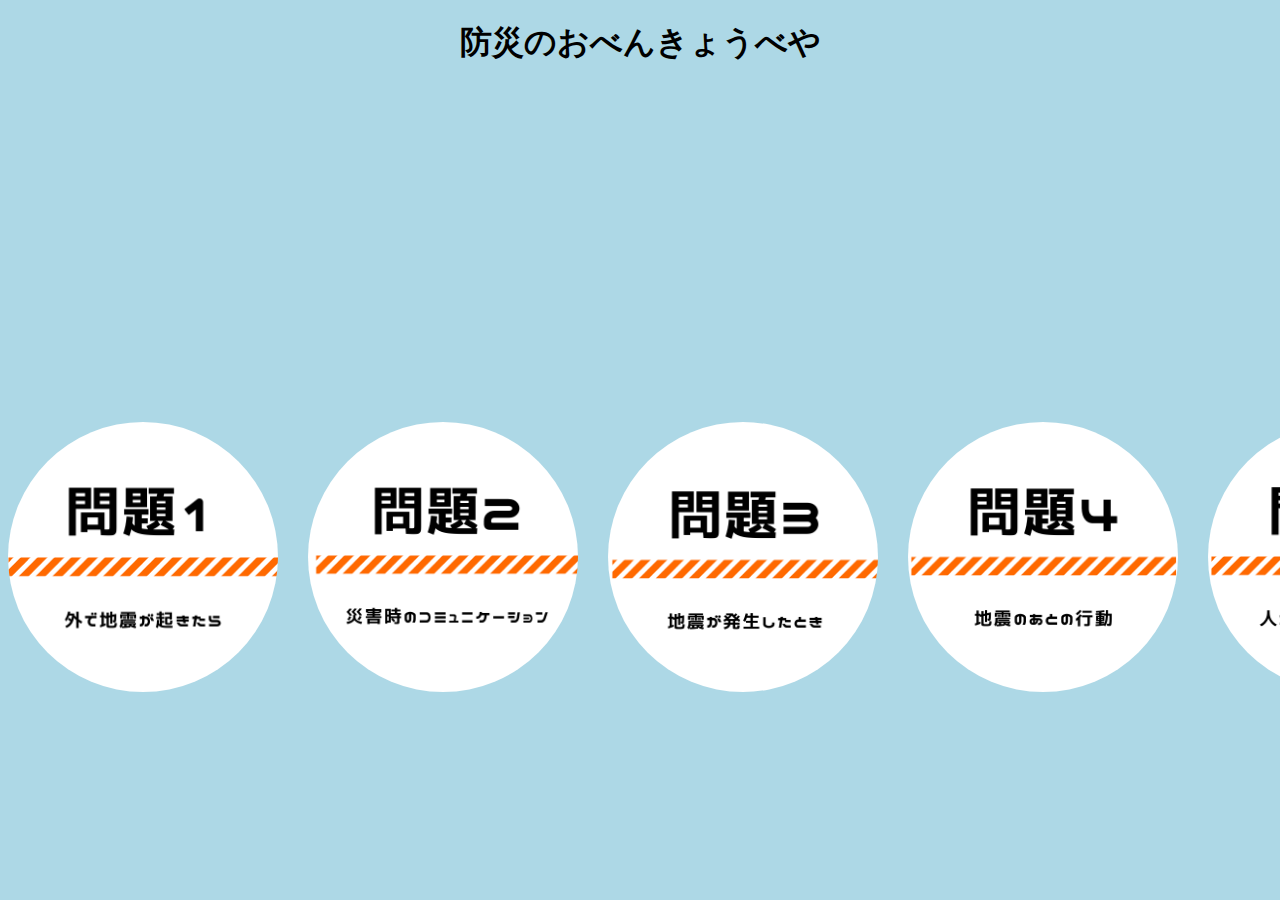
==== static/index.html @ 2a4e7e0a "問題文のリンクに飛ばす処理" ====
<!DOCTYPE html>
<html>
  <head>
    <meta charset="utf-8" />
    <link rel="stylesheet" href="styles.css" />
  </head>
  <body>
    <script>alert("まずは動画を見て勉強しましょう")</script> 
    <h1 style="text-align:center"> 防災のおべんきょうべや</h1>
    <p style="text-align:center">  <iframe width="560" height="315" src="https://www.youtube.com/embed/x1f_z8KJmZ0" title="YouTube video player" frameborder="0" allow="accelerometer; autoplay; clipboard-write; encrypted-media; gyroscope; picture-in-picture" allowfullscreen></iframe></p>
    <div class="container">
      <a href="mon1.html"><div class="item"><img src="mon1.png" alt="問題１"></div></a>
      <a href="mon2.html"><div class="item"><img src="mon2.png" alt="問題１"></div></a>
      <a href="mon3.html"><div class="item"><img src="mon3.png" alt="問題１"></div></a>
      <a href="mon4.html"><div class="item"><img src="mon4.png" alt="問題１"></div></a>
      <a href="mon5.html"><div class="item"><img src="mon5.png" alt="問題１"></div></a>
      </div>
  </body>
</html>
---- static/styles.css ----
body {
  background-color: lightblue;
}

.title-img {
  border-radius: 10px;
}

.container {
  display: flex;
}

div.container img {
  float: left;
  margin: 0 30px 30px 0;
  text-align: center;
  }
  img {
    border-radius: 50%;  /* 角丸半径を50%にする(=円形にする) */
    width:  270px;       /* ※縦横を同値に */
    height: 270px;       /* ※縦横を同値に */
}
img:hover {
  opacity: 0.75;
}
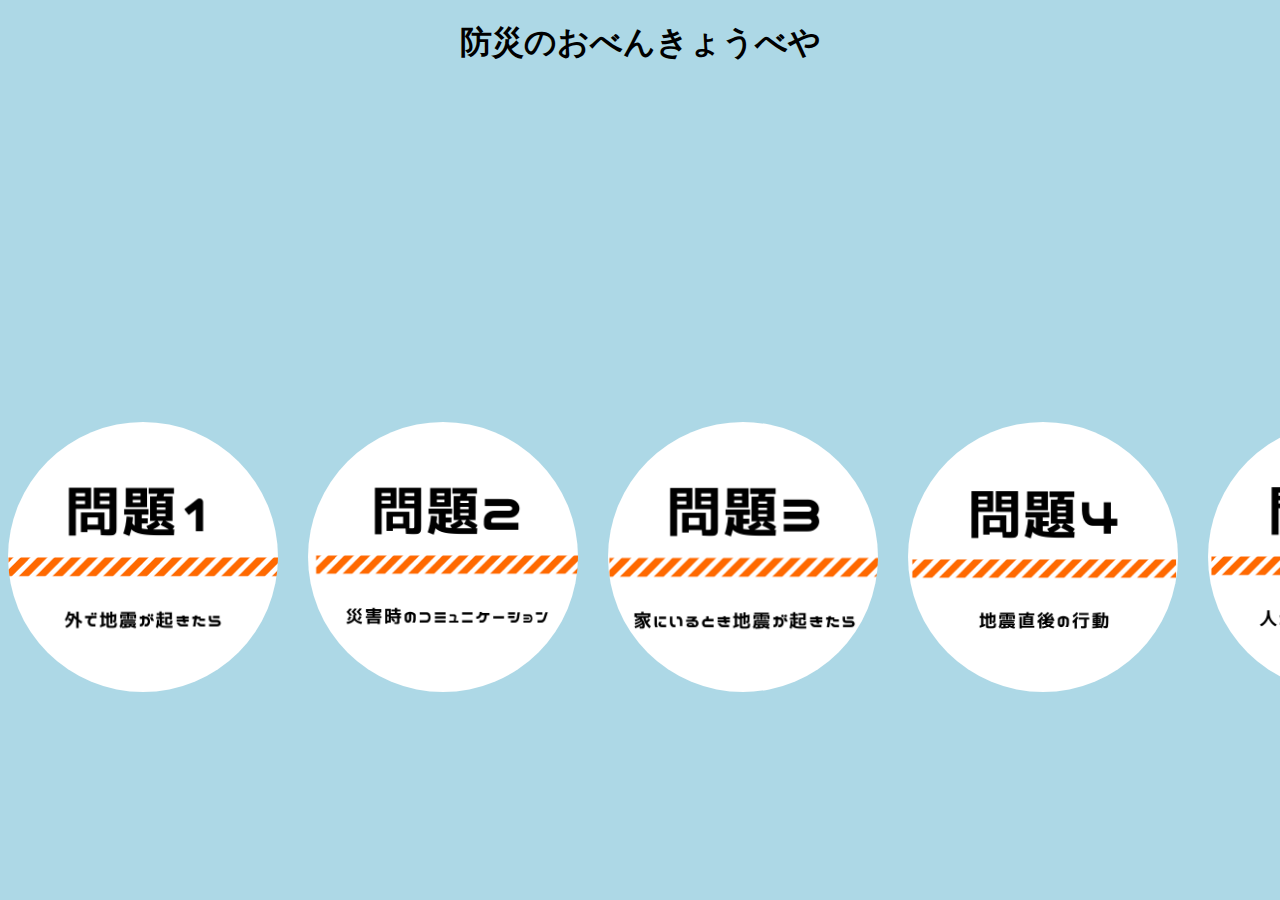
==== commit 42528c39: "add google map api" ====
--- a/static/index.html
+++ b/static/index.html
@@ -14,6 +14,7 @@
       <a href="mon3.html"><div class="item"><img src="mon3.png" alt="問題１"></div></a>
       <a href="mon4.html"><div class="item"><img src="mon4.png" alt="問題１"></div></a>
       <a href="mon5.html"><div class="item"><img src="mon5.png" alt="問題１"></div></a>
+      <a href="map.html"><h1>ホームを戻る</h1></a>
       </div>
   </body>
 </html>
--- a/static/styles.css
+++ b/static/styles.css
@@ -14,12 +14,14 @@
   float: left;
   margin: 0 30px 30px 0;
   text-align: center;
+  border-radius: 50%;  /* 角丸半径を50%にする(=円形にする) */
+  width:  270px;       /* ※縦横を同値に */
+  height: 270px;       /* ※縦横を同値に */
   }
-  img {
-    border-radius: 50%;  /* 角丸半径を50%にする(=円形にする) */
-    width:  270px;       /* ※縦横を同値に */
-    height: 270px;       /* ※縦横を同値に */
+div.container img:hover {
+  opacity: 0.75;
 }
-img:hover {
-  opacity: 0.75;
+div.mon h1 {
+  padding: 1rem 2rem;
+  border: 6px double #000;
 }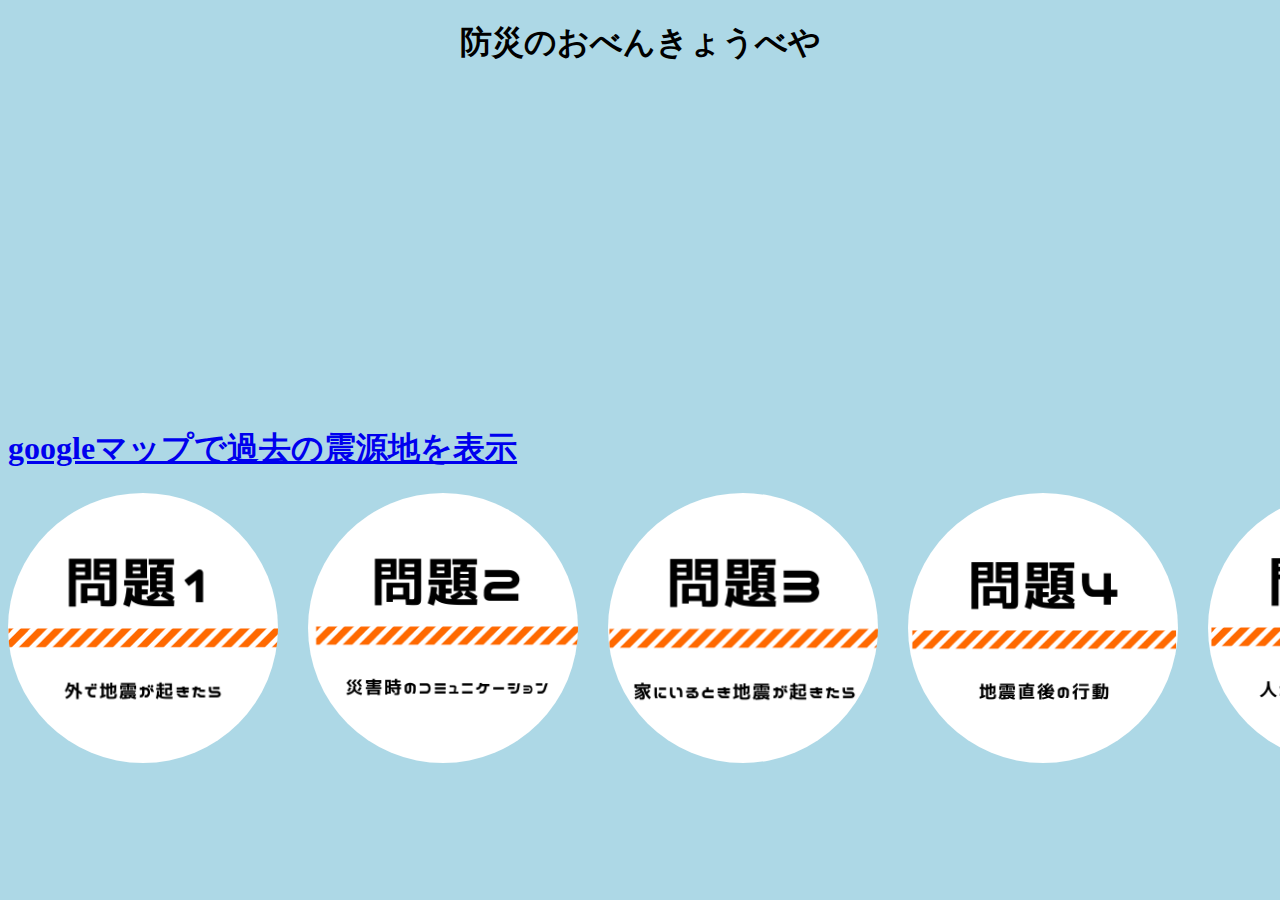
==== commit 2f8e5ab7: "Update index.html" ====
--- a/static/index.html
+++ b/static/index.html
@@ -8,13 +8,13 @@
     <script>alert("まずは動画を見て勉強しましょう")</script> 
     <h1 style="text-align:center"> 防災のおべんきょうべや</h1>
     <p style="text-align:center">  <iframe width="560" height="315" src="https://www.youtube.com/embed/x1f_z8KJmZ0" title="YouTube video player" frameborder="0" allow="accelerometer; autoplay; clipboard-write; encrypted-media; gyroscope; picture-in-picture" allowfullscreen></iframe></p>
+    <div class="map"><a href="map.html"><h1> googleマップで過去の震源地を表示 </h1></a></div>
     <div class="container">
       <a href="mon1.html"><div class="item"><img src="mon1.png" alt="問題１"></div></a>
       <a href="mon2.html"><div class="item"><img src="mon2.png" alt="問題１"></div></a>
       <a href="mon3.html"><div class="item"><img src="mon3.png" alt="問題１"></div></a>
       <a href="mon4.html"><div class="item"><img src="mon4.png" alt="問題１"></div></a>
       <a href="mon5.html"><div class="item"><img src="mon5.png" alt="問題１"></div></a>
-      <a href="map.html"><h1>ホームを戻る</h1></a>
       </div>
   </body>
 </html>
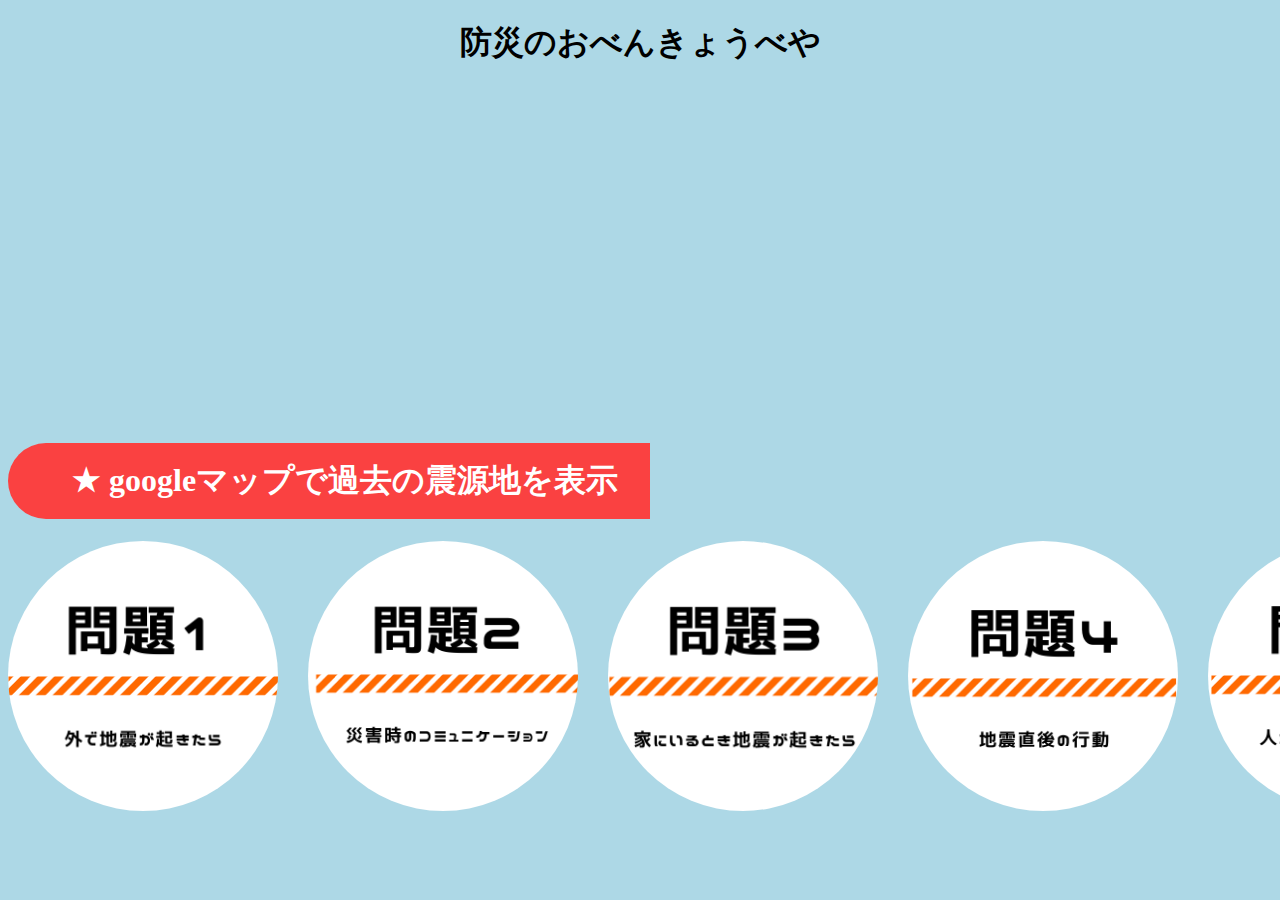
==== commit 20c6305e: "Merge pull request #38 from nakashima315/pro" ====
--- a/static/index.html
+++ b/static/index.html
@@ -8,13 +8,14 @@
     <script>alert("まずは動画を見て勉強しましょう")</script> 
     <h1 style="text-align:center"> 防災のおべんきょうべや</h1>
     <p style="text-align:center">  <iframe width="560" height="315" src="https://www.youtube.com/embed/x1f_z8KJmZ0" title="YouTube video player" frameborder="0" allow="accelerometer; autoplay; clipboard-write; encrypted-media; gyroscope; picture-in-picture" allowfullscreen></iframe></p>
-    <div class="map"><a href="map.html"><h1> googleマップで過去の震源地を表示 </h1></a></div>
+    <div class="map"><a href="map.html"><h1>★ googleマップで過去の震源地を表示 </h1></a></div>
     <div class="container">
       <a href="mon1.html"><div class="item"><img src="mon1.png" alt="問題１"></div></a>
       <a href="mon2.html"><div class="item"><img src="mon2.png" alt="問題１"></div></a>
       <a href="mon3.html"><div class="item"><img src="mon3.png" alt="問題１"></div></a>
       <a href="mon4.html"><div class="item"><img src="mon4.png" alt="問題１"></div></a>
       <a href="mon5.html"><div class="item"><img src="mon5.png" alt="問題１"></div></a>
+      <a href="map.html"><h1>ホームを戻る</h1></a>
       </div>
   </body>
 </html>
--- a/static/styles.css
+++ b/static/styles.css
@@ -24,4 +24,24 @@
 div.mon h1 {
   padding: 1rem 2rem;
   border: 6px double #000;
+}
+
+div.map h1 {
+  position: relative;
+  display: inline-block;
+  padding: 1rem 2rem 1rem 4rem;
+  color: #fff;
+  border-radius: 100vh 0 0 100vh;
+  background: #fa4141;
+}
+
+div .map h2:before {
+  position: absolute;
+  top: calc(50% - 7px);
+  left: 10px;
+  width: 14px;
+  height: 14px;
+  content: '';
+  border-radius: 50%;
+  background: #fff;
 }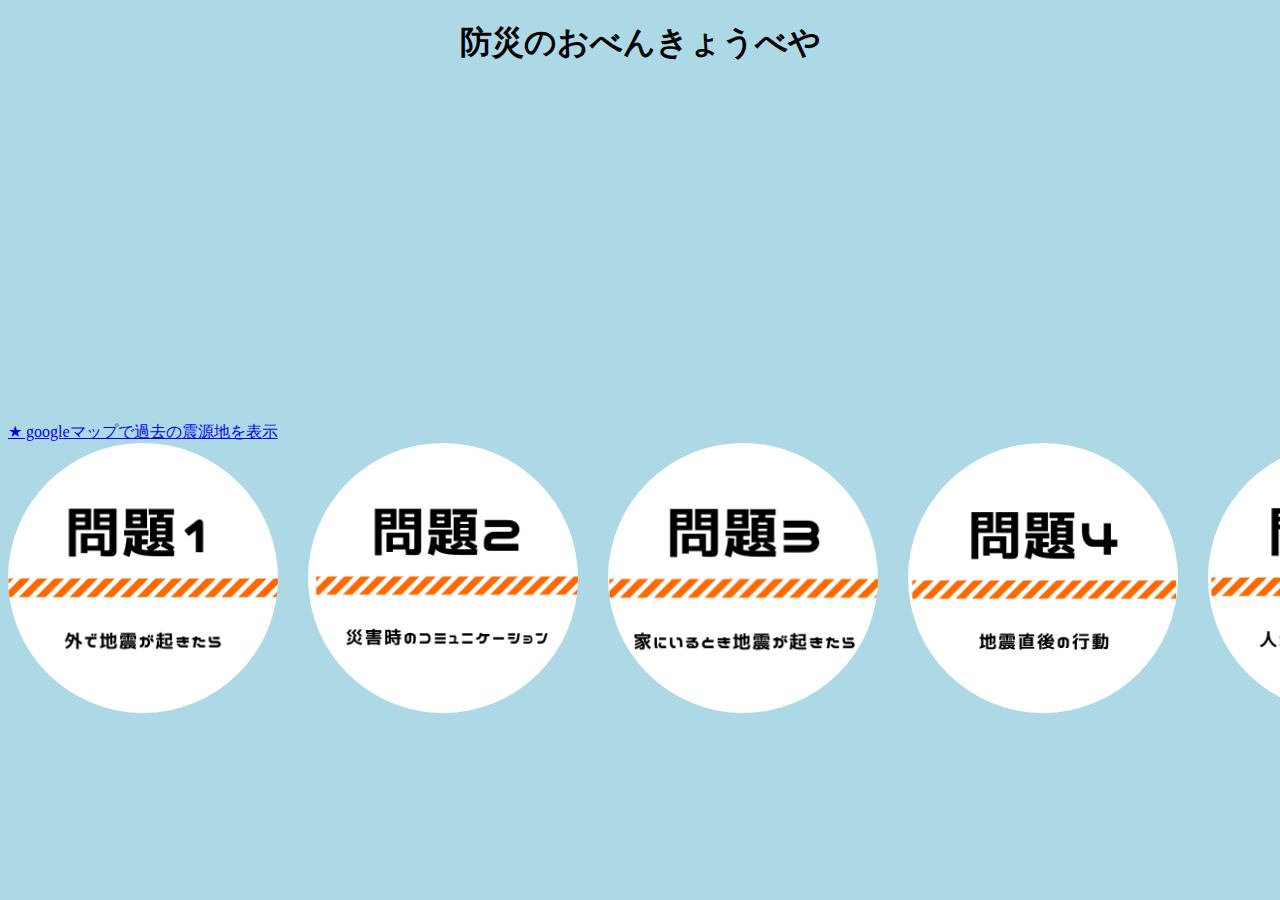
==== commit 152ca41d: "Update index.html" ====
--- a/static/index.html
+++ b/static/index.html
@@ -8,14 +8,13 @@
     <script>alert("まずは動画を見て勉強しましょう")</script> 
     <h1 style="text-align:center"> 防災のおべんきょうべや</h1>
     <p style="text-align:center">  <iframe width="560" height="315" src="https://www.youtube.com/embed/x1f_z8KJmZ0" title="YouTube video player" frameborder="0" allow="accelerometer; autoplay; clipboard-write; encrypted-media; gyroscope; picture-in-picture" allowfullscreen></iframe></p>
-    <div class="map"><a href="map.html"><h1>★ googleマップで過去の震源地を表示 </h1></a></div>
+    <div class="map"><a href="map.html"><h1　style="text-align:center">★ googleマップで過去の震源地を表示 </h1></a></div>
     <div class="container">
       <a href="mon1.html"><div class="item"><img src="mon1.png" alt="問題１"></div></a>
       <a href="mon2.html"><div class="item"><img src="mon2.png" alt="問題１"></div></a>
       <a href="mon3.html"><div class="item"><img src="mon3.png" alt="問題１"></div></a>
       <a href="mon4.html"><div class="item"><img src="mon4.png" alt="問題１"></div></a>
       <a href="mon5.html"><div class="item"><img src="mon5.png" alt="問題１"></div></a>
-      <a href="map.html"><h1>ホームを戻る</h1></a>
       </div>
   </body>
 </html>
--- a/static/styles.css
+++ b/static/styles.css
@@ -35,7 +35,7 @@
   background: #fa4141;
 }
 
-div .map h2:before {
+div.map h2:before {
   position: absolute;
   top: calc(50% - 7px);
   left: 10px;
@@ -44,4 +44,7 @@
   content: '';
   border-radius: 50%;
   background: #fff;
+}
+div.map h2:hover {
+  opacity: 0.75;
 }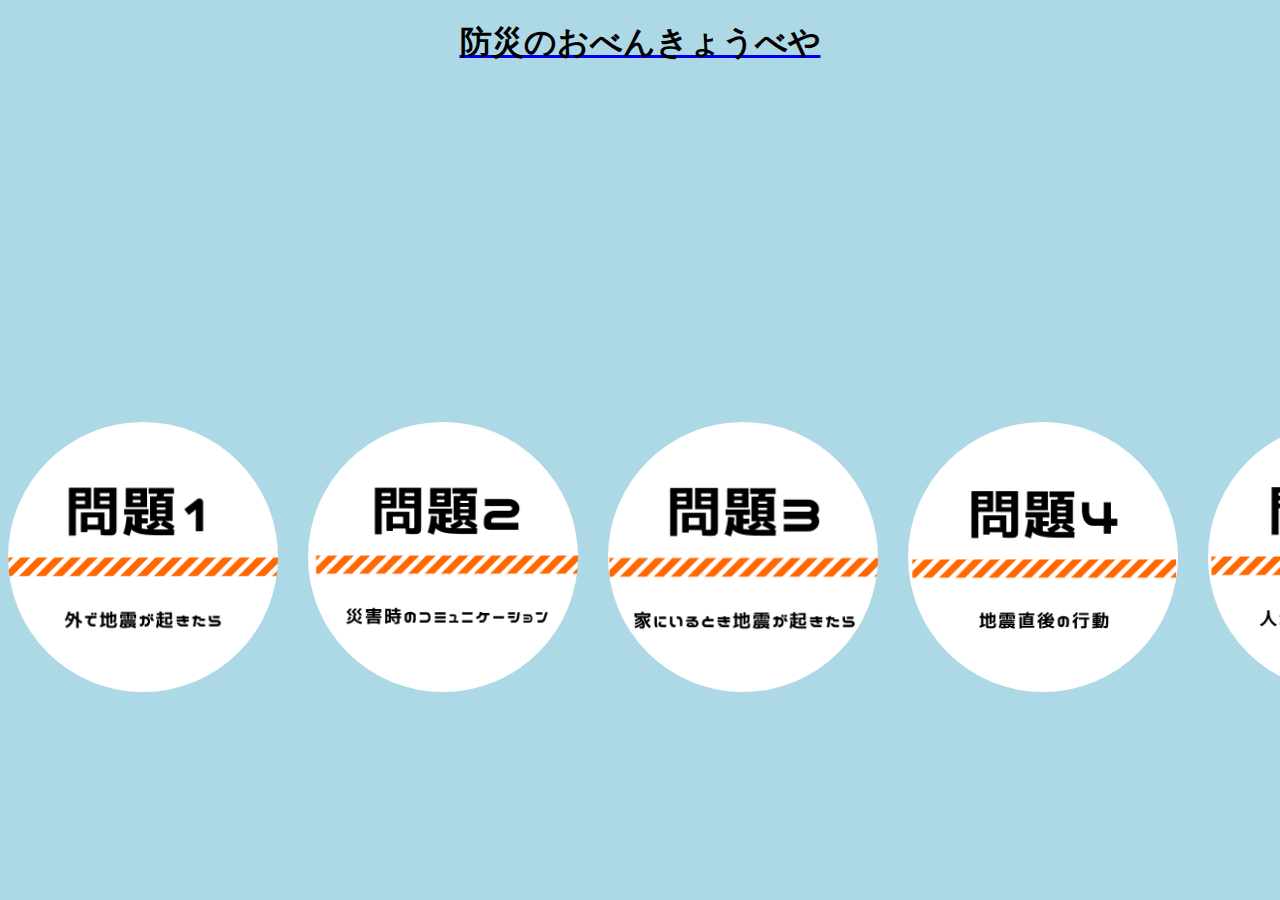
==== commit 4f3af9df: "Merge pull request #41 from nakashima315/pro" ====
--- a/static/index.html
+++ b/static/index.html
@@ -6,9 +6,8 @@
   </head>
   <body>
     <script>alert("まずは動画を見て勉強しましょう")</script> 
-    <h1 style="text-align:center"> 防災のおべんきょうべや</h1>
+    <div class="map"><a href="map.html"><h1 style="text-align:center"> 防災のおべんきょうべや</h1></a></div>
     <p style="text-align:center">  <iframe width="560" height="315" src="https://www.youtube.com/embed/x1f_z8KJmZ0" title="YouTube video player" frameborder="0" allow="accelerometer; autoplay; clipboard-write; encrypted-media; gyroscope; picture-in-picture" allowfullscreen></iframe></p>
-    <div class="map"><a href="map.html"><h1　style="text-align:center">★ googleマップで過去の震源地を表示 </h1></a></div>
     <div class="container">
       <a href="mon1.html"><div class="item"><img src="mon1.png" alt="問題１"></div></a>
       <a href="mon2.html"><div class="item"><img src="mon2.png" alt="問題１"></div></a>
--- a/static/styles.css
+++ b/static/styles.css
@@ -26,25 +26,7 @@
   border: 6px double #000;
 }
 
-div.map h1 {
-  position: relative;
-  display: inline-block;
-  padding: 1rem 2rem 1rem 4rem;
-  color: #fff;
-  border-radius: 100vh 0 0 100vh;
-  background: #fa4141;
-}
 
-div.map h2:before {
-  position: absolute;
-  top: calc(50% - 7px);
-  left: 10px;
-  width: 14px;
-  height: 14px;
-  content: '';
-  border-radius: 50%;
-  background: #fff;
-}
-div.map h2:hover {
-  opacity: 0.75;
+div.map h1{
+color: #000;
 }